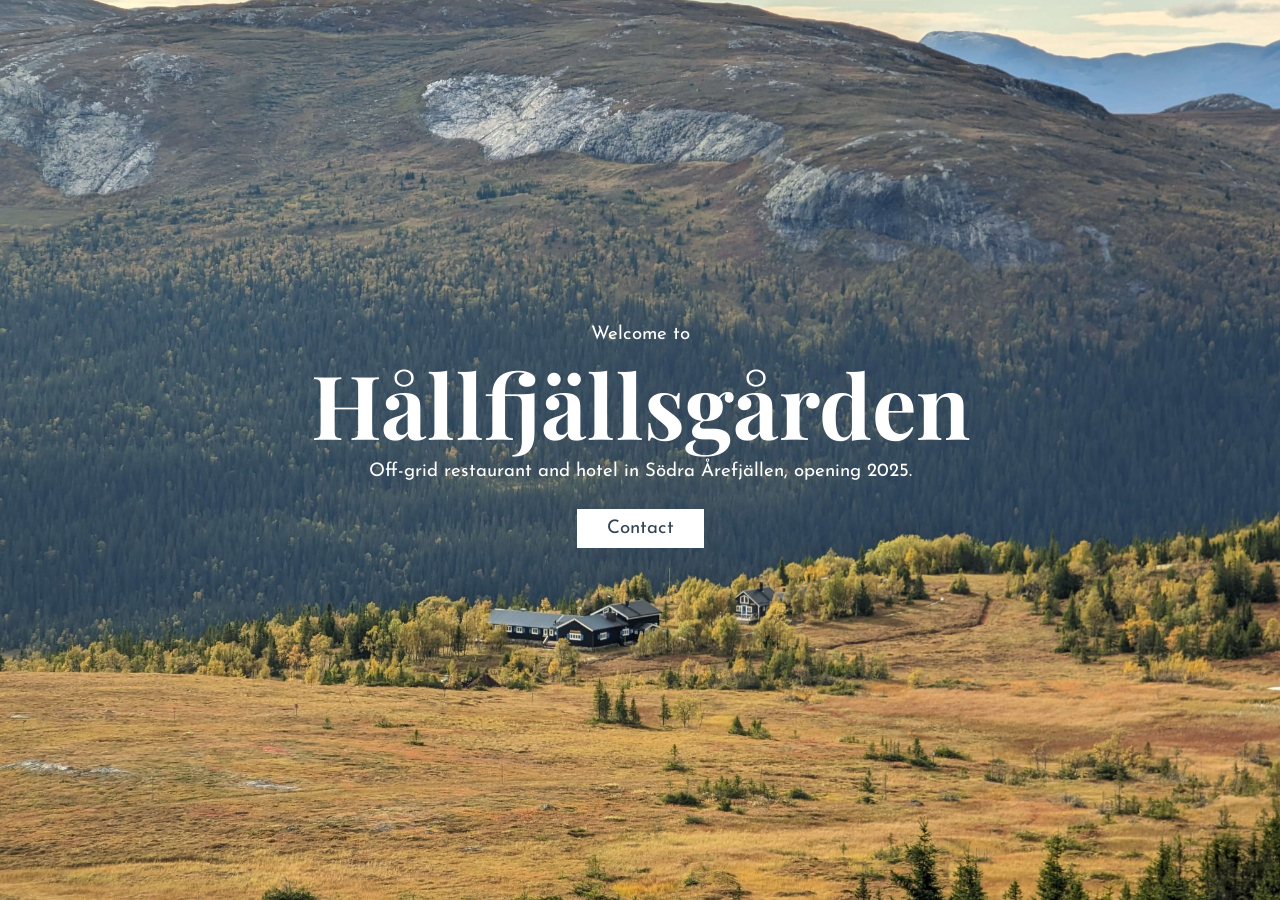
==== index.html @ f0757ea7 "scaling dynamic font size" ====
<!DOCTYPE html>
<html>
  <head>
    <title>Hållfjällsgården</title>
    <meta charset="UTF-8">
    <meta name="viewport" content="width=device-width, initial-scale=1.0">
    <style>
      @import url('https://fonts.googleapis.com/css2?family=Josefin+Sans&family=Playfair+Display&display=swap');
      body, html {
        margin: 0;
        padding: 0;
        height: 100%;
        font-size: 14pt;
        background-color: #304456;
      }
      .background {
        background-image: url('fall.jpg');
        background-size: cover;
        background-position: center;
        height: 100%;
        display: flex;
        justify-content: center;
        align-items: center;
      }
      .overlay {
        padding: 20px;
        margin: 10px;
        border-radius: 20px;
        text-align: center;
        color: #FFF;
        font-family: "Josefin Sans", sans-serif;
      }
      h1 {
        font-family: "Playfair Display", serif;
        font-size: calc(2rem + 4vw);
        margin: 0;
      }
      p {
        margin: 0;
      }
      .wbox {
        margin: 2em;
      }
      a {
        color: #304456;
        text-decoration: none;
        background-color: white;
        padding: 10px 30px;
      }
    </style>
  </head>
  <body>
    <div class="background">
      <div class="overlay">
        <p>Welcome to</p>
        <h1>Hållfjällsgården</h1>
        <p>Off-grid restaurant and hotel in Södra Årefjällen, opening 2025.</p>
        <div class="wbox"><a href="mailto:info@hallfjallsgarden.se">Contact</a></div>
      </div>
    </div>
  </body>
</html>
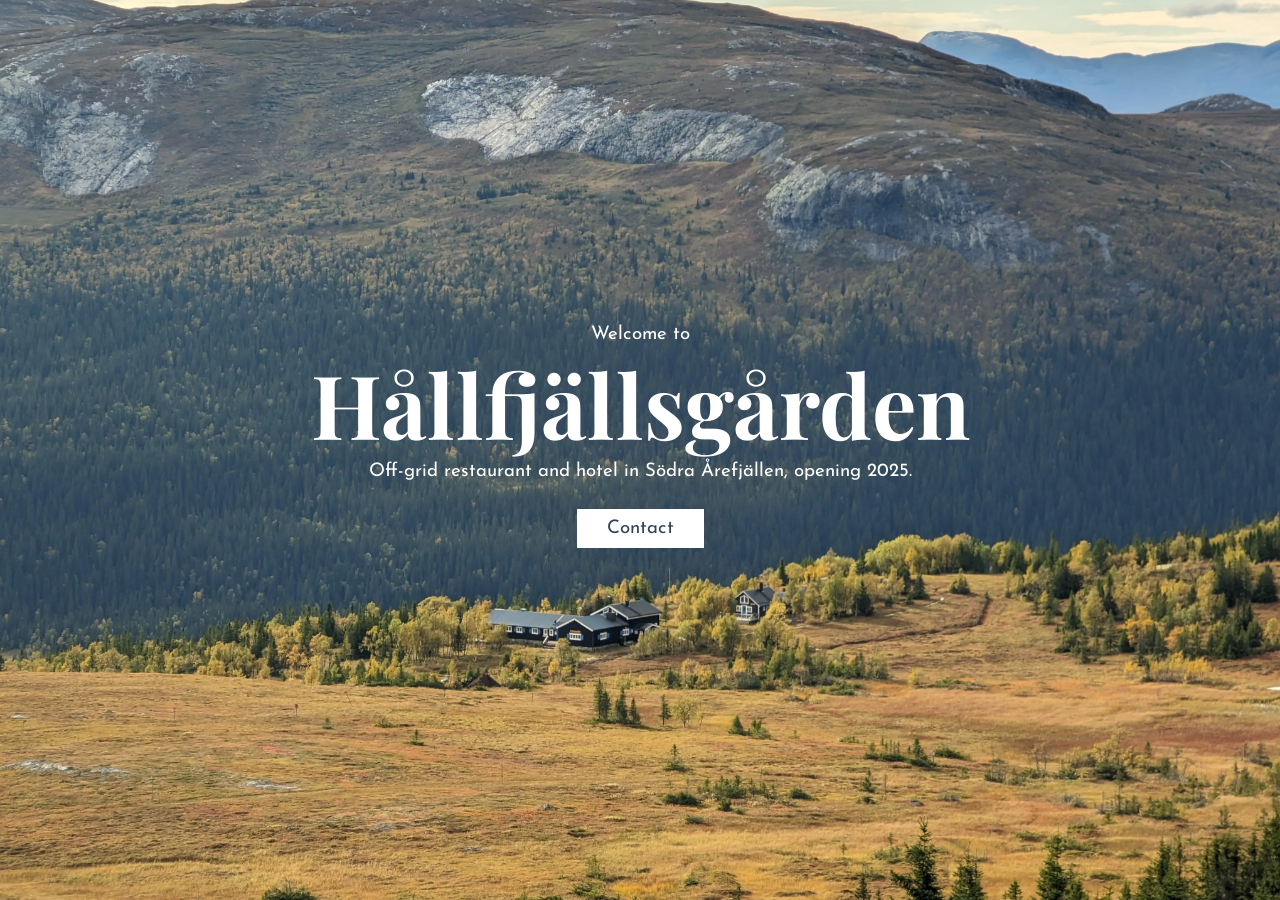
==== commit c913e6ff: "webp background" ====
--- a/index.html
+++ b/index.html
@@ -14,7 +14,7 @@
         background-color: #304456;
       }
       .background {
-        background-image: url('fall.jpg');
+        background-image: url('fall.webp');
         background-size: cover;
         background-position: center;
         height: 100%;
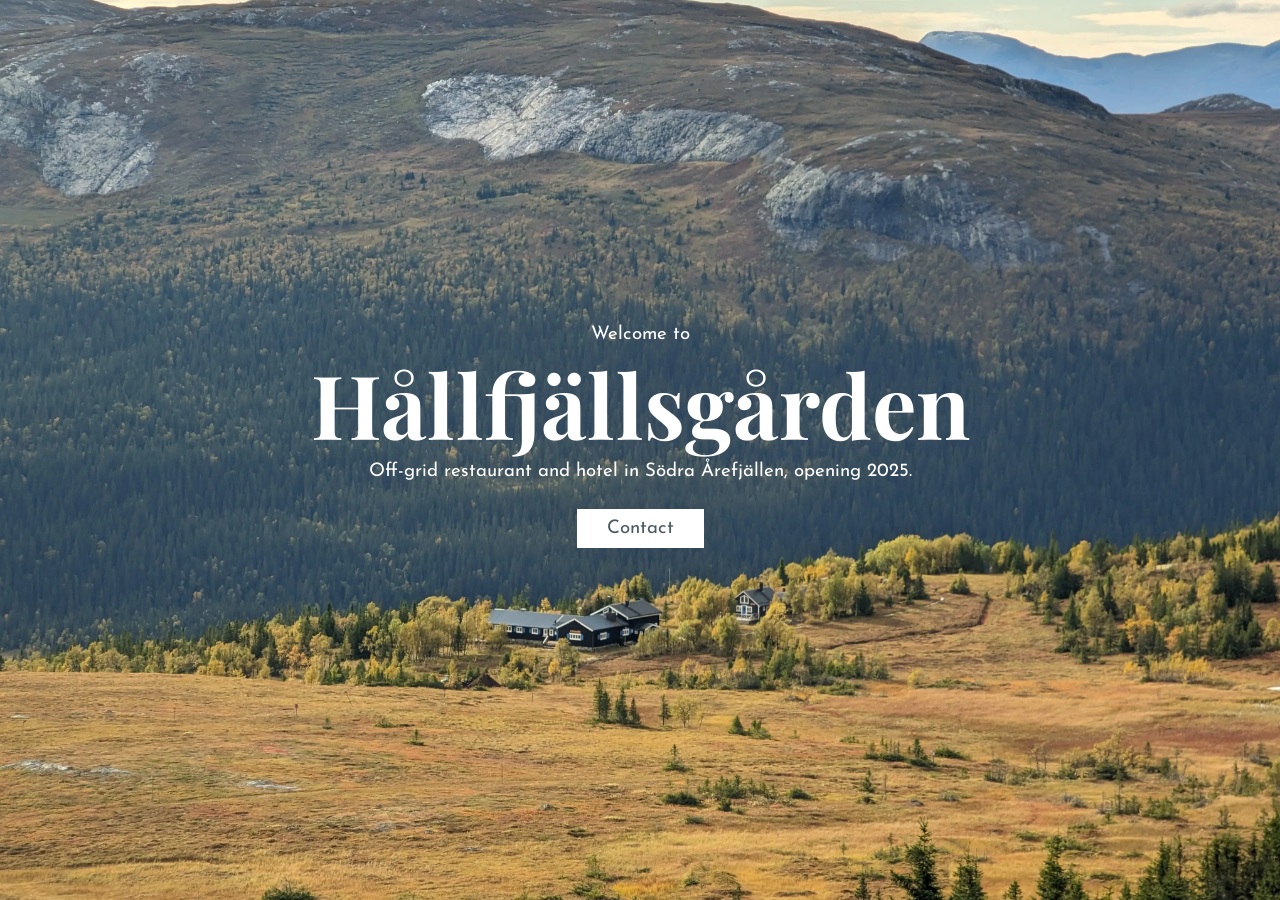
==== commit b921c591: "favicon" ====
--- a/index.html
+++ b/index.html
@@ -1,17 +1,19 @@
 <!DOCTYPE html>
-<html>
+<html lang="en">
   <head>
     <title>Hållfjällsgården</title>
+    <link rel="apple-touch-icon" sizes="180x180" href="apple-touch-icon.png">
+    <link rel="icon" type="image/x-icon" href="favicon.ico">
     <meta charset="UTF-8">
     <meta name="viewport" content="width=device-width, initial-scale=1.0">
     <style>
-      @import url('https://fonts.googleapis.com/css2?family=Josefin+Sans&family=Playfair+Display&display=swap');
+      @import url('https://fonts.googleapis.com/css2?family=Josefin+Sans&family=Playfair+Display:wght@700&display=swap');
       body, html {
         margin: 0;
         padding: 0;
         height: 100%;
         font-size: 14pt;
-        background-color: #304456;
+        background-color: #4b5a5d;
       }
       .background {
         background-image: url('fall.webp');
@@ -33,6 +35,7 @@
       h1 {
         font-family: "Playfair Display", serif;
         font-size: calc(2rem + 4vw);
+        font-weight: 700;
         margin: 0;
       }
       p {
@@ -42,7 +45,7 @@
         margin: 2em;
       }
       a {
-        color: #304456;
+        color: #4b5a5d;
         text-decoration: none;
         background-color: white;
         padding: 10px 30px;
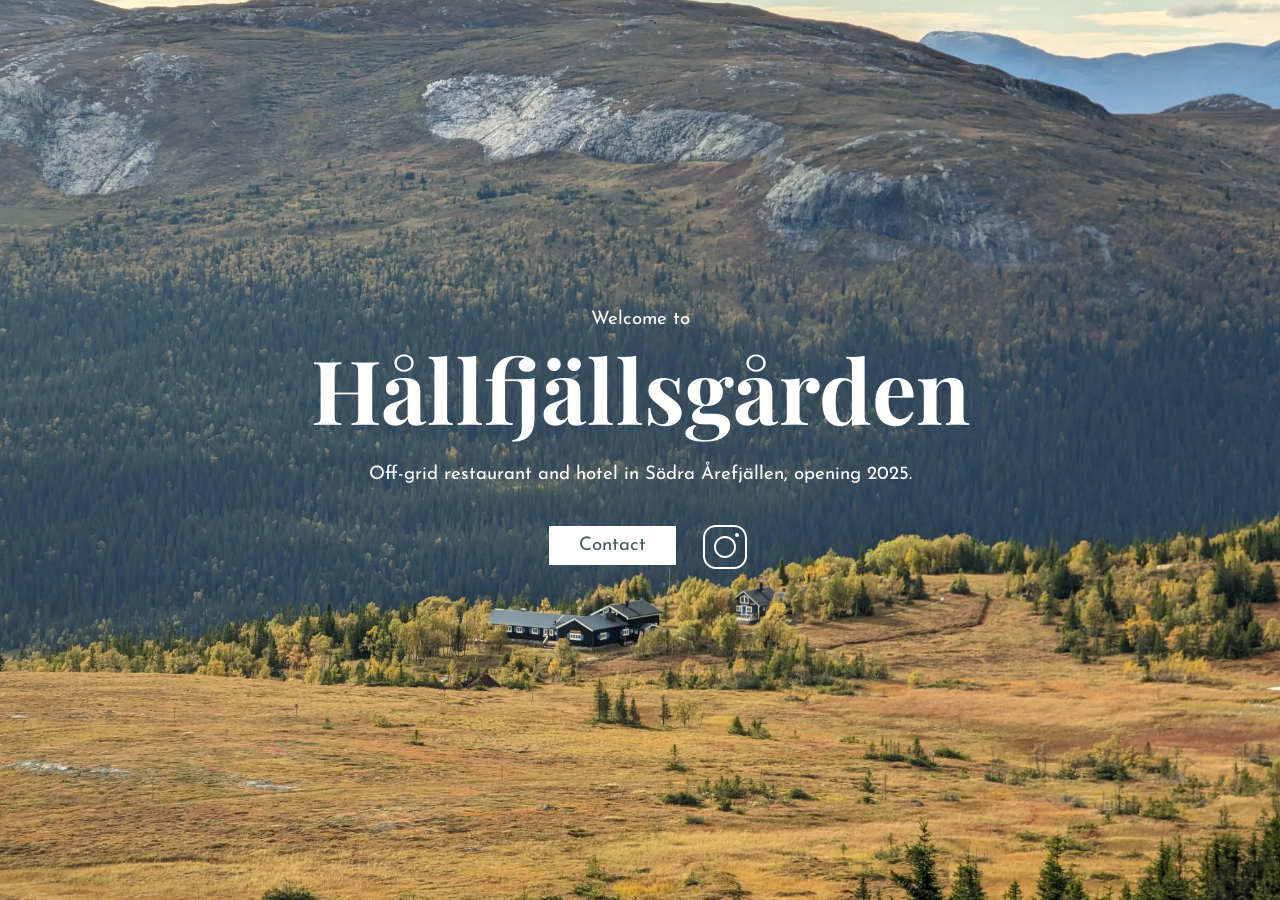
==== commit 51155d86: "instagram link" ====
--- a/index.html
+++ b/index.html
@@ -14,6 +14,7 @@
         height: 100%;
         font-size: 14pt;
         background-color: #4b5a5d;
+        color: #fff;
       }
       .background {
         background-image: url('fall.webp');
@@ -25,11 +26,7 @@
         align-items: center;
       }
       .overlay {
-        padding: 20px;
-        margin: 10px;
-        border-radius: 20px;
         text-align: center;
-        color: #FFF;
         font-family: "Josefin Sans", sans-serif;
       }
       h1 {
@@ -39,16 +36,24 @@
         margin: 0;
       }
       p {
-        margin: 0;
+        margin: 1em 0 0 0;
+      }
+      .links {
+        margin: 2em 0em;
       }
       .wbox {
-        margin: 2em;
+        background-color: white;
+        padding: 10px 30px;
+        margin: 0em 1em;
       }
-      a {
+      .wbox a {
         color: #4b5a5d;
         text-decoration: none;
-        background-color: white;
-        padding: 10px 30px;
+      }
+      .links svg {
+        vertical-align: middle;
+        height: 50px;
+        width: 50px;
       }
     </style>
   </head>
@@ -58,7 +63,14 @@
         <p>Welcome to</p>
         <h1>Hållfjällsgården</h1>
         <p>Off-grid restaurant and hotel in Södra Årefjällen, opening 2025.</p>
-        <div class="wbox"><a href="mailto:info@hallfjallsgarden.se">Contact</a></div>
+        <div class="links">
+          <span class="wbox"><a href="mailto:info@hallfjallsgarden.se">Contact</a></span>
+          <a href="https://instagram.com/hallfjallsgarden" target="_blank">
+            <svg xmlns="http://www.w3.org/2000/svg">
+              <path fill="#fff" d="M 16 3 C 8.8324839 3 3 8.8324839 3 16 L 3 34 C 3 41.167516 8.8324839 47 16 47 L 34 47 C 41.167516 47 47 41.167516 47 34 L 47 16 C 47 8.8324839 41.167516 3 34 3 L 16 3 z M 16 5 L 34 5 C 40.086484 5 45 9.9135161 45 16 L 45 34 C 45 40.086484 40.086484 45 34 45 L 16 45 C 9.9135161 45 5 40.086484 5 34 L 5 16 C 5 9.9135161 9.9135161 5 16 5 z M 37 11 A 2 2 0 0 0 35 13 A 2 2 0 0 0 37 15 A 2 2 0 0 0 39 13 A 2 2 0 0 0 37 11 z M 25 14 C 18.936712 14 14 18.936712 14 25 C 14 31.063288 18.936712 36 25 36 C 31.063288 36 36 31.063288 36 25 C 36 18.936712 31.063288 14 25 14 z M 25 16 C 29.982407 16 34 20.017593 34 25 C 34 29.982407 29.982407 34 25 34 C 20.017593 34 16 29.982407 16 25 C 16 20.017593 20.017593 16 25 16 z"></path>
+            </svg>
+          </a>
+        </div>
       </div>
     </div>
   </body>
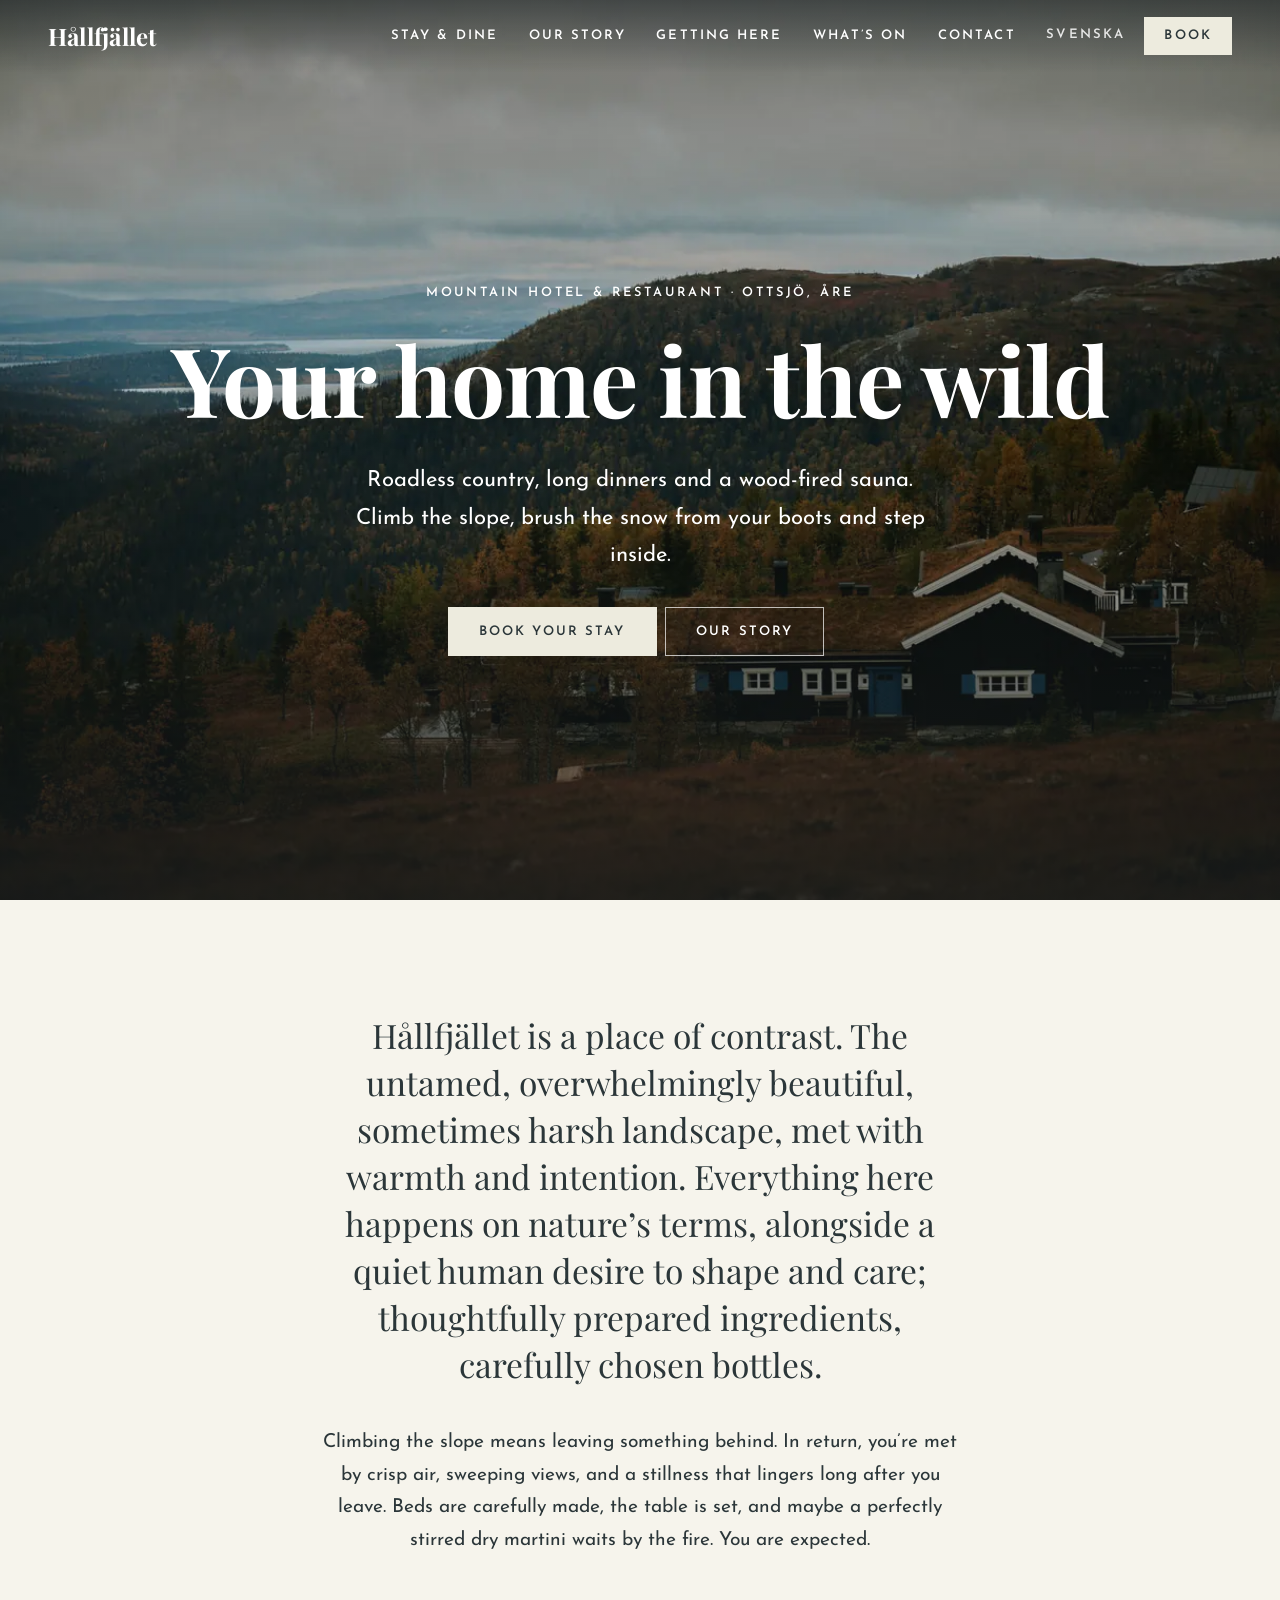
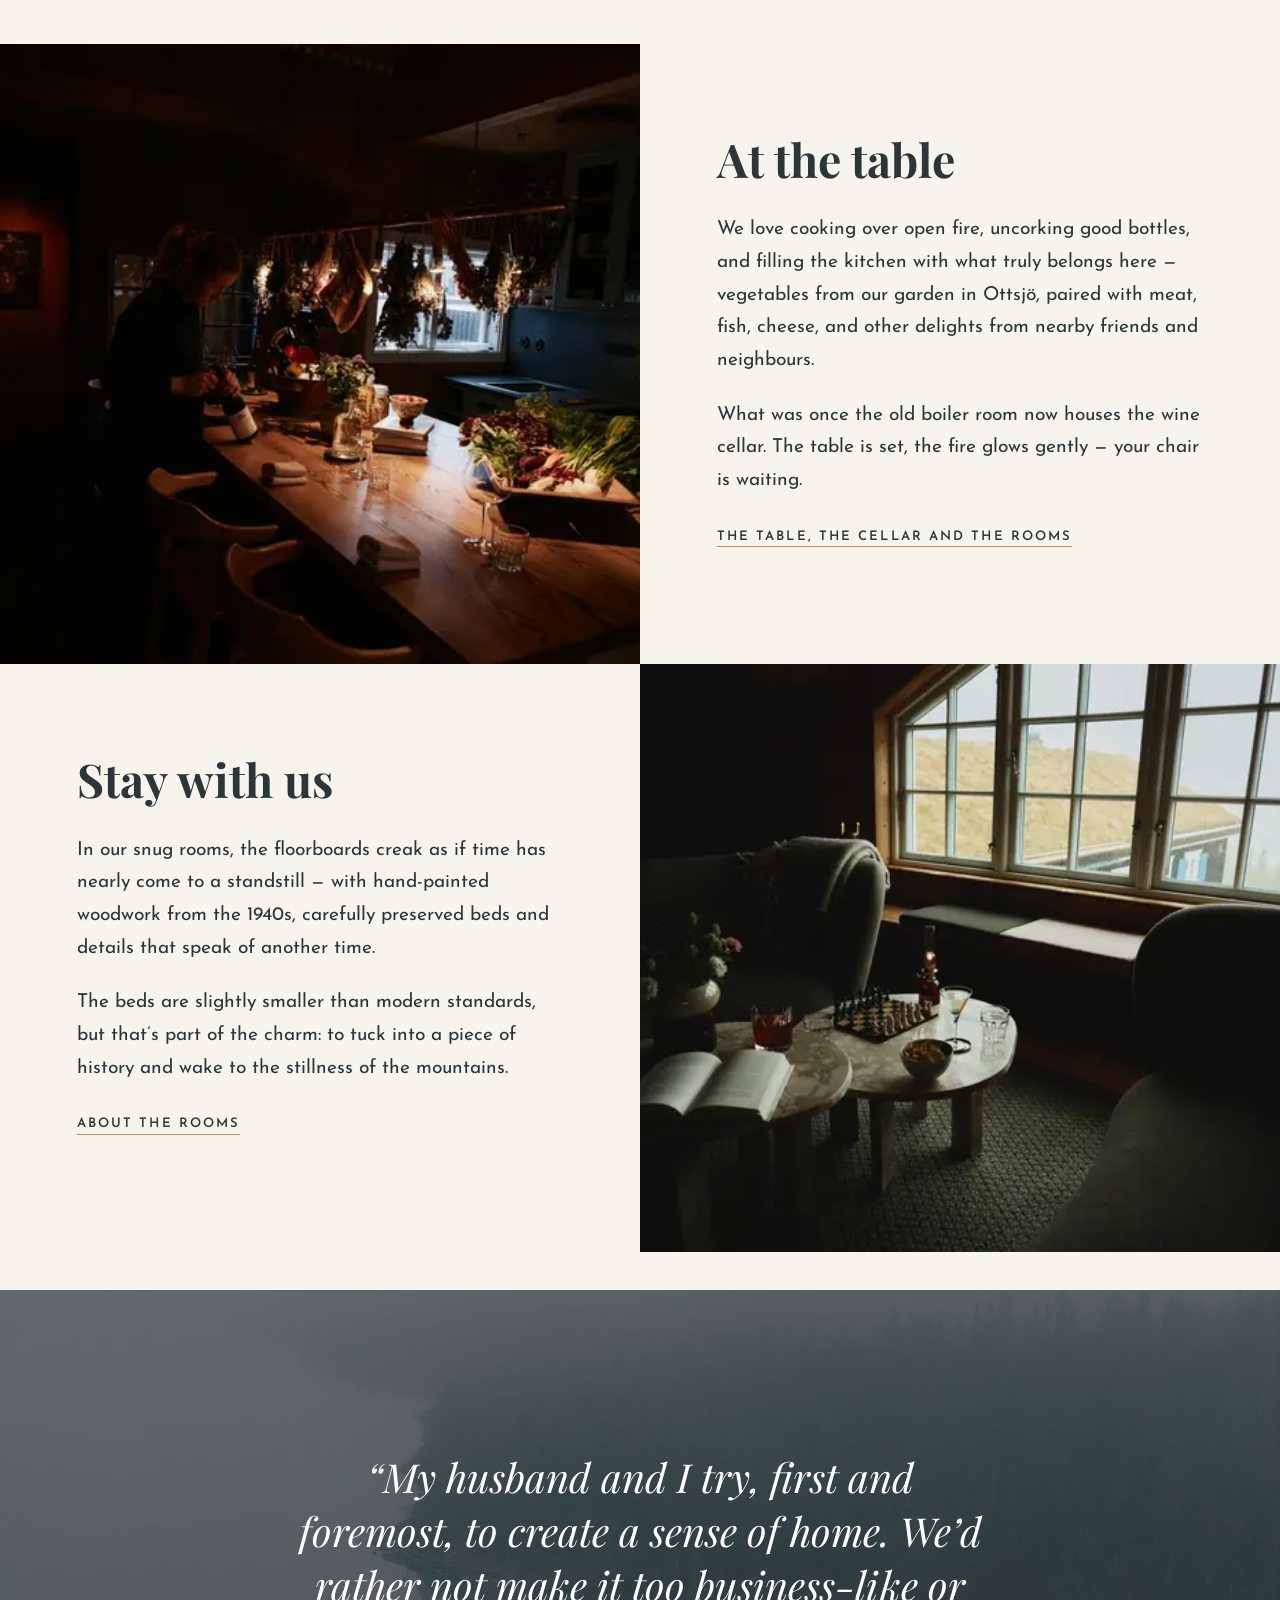
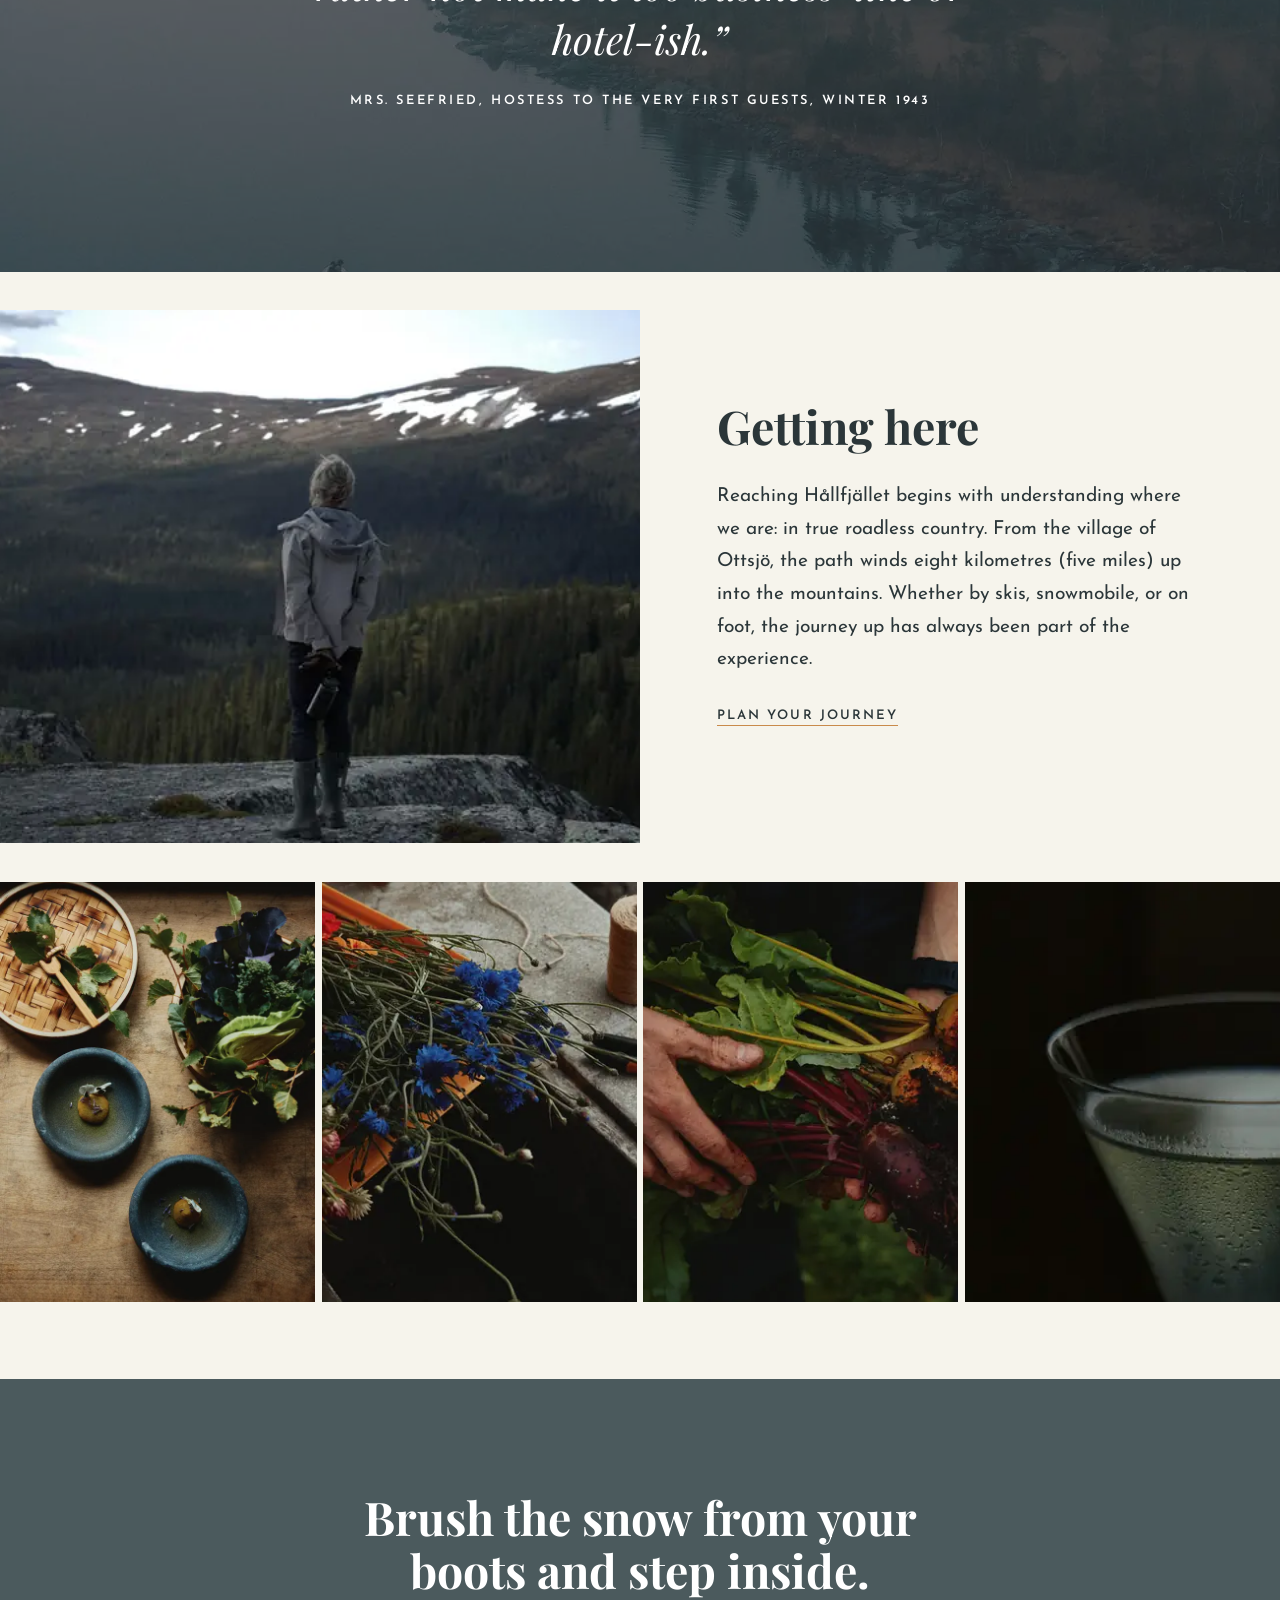
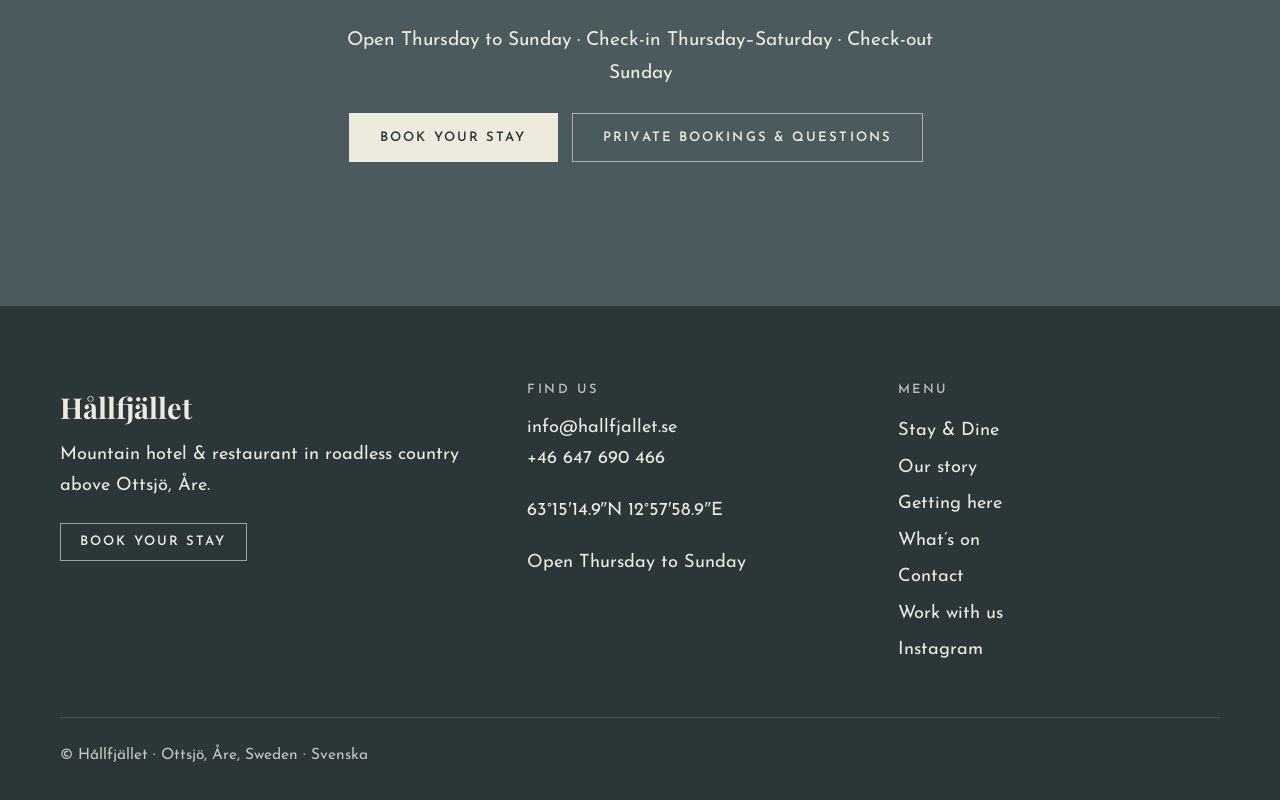
==== commit e4231591: "Rebuild site as bilingual multi-page static site Replace the single coming-soon page with a Swedish/" ====
--- a/index.html
+++ b/index.html
@@ -1,77 +1,39 @@
 <!DOCTYPE html>
 <html lang="en">
-  <head>
-    <title>Hållfjällsgården</title>
-    <link rel="apple-touch-icon" sizes="180x180" href="apple-touch-icon.png">
-    <link rel="icon" type="image/x-icon" href="favicon.ico">
-    <meta charset="UTF-8">
-    <meta name="viewport" content="width=device-width, initial-scale=1.0">
-    <style>
-      @import url('https://fonts.googleapis.com/css2?family=Josefin+Sans&family=Playfair+Display:wght@700&display=swap');
-      body, html {
-        margin: 0;
-        padding: 0;
-        height: 100%;
-        font-size: 14pt;
-        background-color: #4b5a5d;
-        color: #fff;
-      }
-      .background {
-        background-image: url('fall.webp');
-        background-size: cover;
-        background-position: center;
-        height: 100%;
-        display: flex;
-        justify-content: center;
-        align-items: center;
-      }
-      .overlay {
-        text-align: center;
-        font-family: "Josefin Sans", sans-serif;
-      }
-      h1 {
-        font-family: "Playfair Display", serif;
-        font-size: calc(2rem + 4vw);
-        font-weight: 700;
-        margin: 0;
-      }
-      p {
-        margin: 1em 0 0 0;
-      }
-      .links {
-        margin: 2em 0em;
-      }
-      .wbox {
-        background-color: white;
-        padding: 10px 30px;
-        margin: 0em 1em;
-      }
-      .wbox a {
-        color: #4b5a5d;
-        text-decoration: none;
-      }
-      .links svg {
-        vertical-align: middle;
-        height: 50px;
-        width: 50px;
-      }
-    </style>
-  </head>
-  <body>
-    <div class="background">
-      <div class="overlay">
-        <p>Welcome to</p>
-        <h1>Hållfjällsgården</h1>
-        <p>Off-grid restaurant and hotel in Södra Årefjällen, opening 2025.</p>
-        <div class="links">
-          <span class="wbox"><a href="mailto:info@hallfjallsgarden.se">Contact</a></span>
-          <a href="https://instagram.com/hallfjallsgarden" target="_blank">
-            <svg xmlns="http://www.w3.org/2000/svg">
-              <path fill="#fff" d="M 16 3 C 8.8324839 3 3 8.8324839 3 16 L 3 34 C 3 41.167516 8.8324839 47 16 47 L 34 47 C 41.167516 47 47 41.167516 47 34 L 47 16 C 47 8.8324839 41.167516 3 34 3 L 16 3 z M 16 5 L 34 5 C 40.086484 5 45 9.9135161 45 16 L 45 34 C 45 40.086484 40.086484 45 34 45 L 16 45 C 9.9135161 45 5 40.086484 5 34 L 5 16 C 5 9.9135161 9.9135161 5 16 5 z M 37 11 A 2 2 0 0 0 35 13 A 2 2 0 0 0 37 15 A 2 2 0 0 0 39 13 A 2 2 0 0 0 37 11 z M 25 14 C 18.936712 14 14 18.936712 14 25 C 14 31.063288 18.936712 36 25 36 C 31.063288 36 36 31.063288 36 25 C 36 18.936712 31.063288 14 25 14 z M 25 16 C 29.982407 16 34 20.017593 34 25 C 34 29.982407 29.982407 34 25 34 C 20.017593 34 16 29.982407 16 25 C 16 20.017593 20.017593 16 25 16 z"></path>
-            </svg>
-          </a>
-        </div>
-      </div>
-    </div>
-  </body>
+<head>
+<meta charset="UTF-8">
+<meta name="viewport" content="width=device-width, initial-scale=1">
+<title>Hållfjället – Mountain Hotel &amp; Restaurant · Fjällhotell &amp; restaurang</title>
+<meta name="description" content="Hållfjället is a small mountain hotel and restaurant above Ottsjö in Åre, Sweden. / Ett litet fjällhotell och en restaurang ovanför Ottsjö i Åre.">
+<meta name="theme-color" content="#2b3639">
+<link rel="canonical" href="https://www.hallfjallet.se/">
+<link rel="alternate" hreflang="en" href="https://www.hallfjallet.se/en/">
+<link rel="alternate" hreflang="sv" href="https://www.hallfjallet.se/sv/">
+<link rel="alternate" hreflang="x-default" href="https://www.hallfjallet.se/en/">
+<meta property="og:title" content="Hållfjället">
+<meta property="og:description" content="Mountain hotel &amp; restaurant in Ottsjö, Åre, Sweden.">
+<meta property="og:image" content="https://www.hallfjallet.se/assets/img/og.jpg">
+<link rel="icon" type="image/x-icon" href="/favicon.ico">
+<link rel="apple-touch-icon" sizes="180x180" href="/apple-touch-icon.png">
+<link rel="preconnect" href="https://fonts.googleapis.com">
+<link rel="preconnect" href="https://fonts.gstatic.com" crossorigin>
+<link href="https://fonts.googleapis.com/css2?family=Josefin+Sans:wght@300;400;600&family=Playfair+Display:wght@700&display=swap" rel="stylesheet">
+<link rel="stylesheet" href="/assets/style.css">
+<script>
+  (function () {
+    try {
+      var l = (navigator.languages && navigator.languages[0]) || navigator.language || 'en';
+      location.replace(/^sv/i.test(l) ? '/sv/' : '/en/');
+    } catch (e) {}
+  })();
+</script>
+</head>
+<body class="splash">
+<main class="splash-inner">
+  <p class="eyebrow">Welcome to · Välkommen till</p>
+  <h1>Hållfjället</h1>
+  <p class="lead">Mountain hotel &amp; restaurant in Ottsjö, Åre<br>Fjällhotell &amp; restaurang i Ottsjö, Åre</p>
+  <p class="hero-actions"><a class="btn btn-solid" href="/en/" hreflang="en" lang="en">English</a> <a class="btn btn-ghost" href="/sv/" hreflang="sv" lang="sv">Svenska</a></p>
+</main>
+</body>
 </html>
--- a/assets/style.css
+++ b/assets/style.css
@@ -0,0 +1,207 @@
+/* Hållfjället – static site styles */
+:root {
+  --ink: #2b3639;          /* deep slate */
+  --slate: #4b5a5d;        /* brand slate (from the original page) */
+  --slate-soft: #6d7c7f;
+  --cream: #edebde;        /* warm off-white (from the previous site) */
+  --paper: #f6f4ec;
+  --ember: #c98a4b;        /* firelight accent */
+  --ember-dark: #8a5424;
+  --line: rgba(43, 54, 57, 0.18);
+  --serif: "Playfair Display", Georgia, "Times New Roman", serif;
+  --sans: "Josefin Sans", "Helvetica Neue", Arial, sans-serif;
+  --max: 1160px;
+  --gutter: clamp(1.25rem, 4vw, 3rem);
+  --header-h: 4.5rem;
+}
+
+*, *::before, *::after { box-sizing: border-box; }
+html { scroll-behavior: smooth; -webkit-text-size-adjust: 100%; scroll-padding-top: var(--header-h); }
+body {
+  margin: 0;
+  background: var(--paper);
+  color: var(--ink);
+  font-family: var(--sans);
+  font-weight: 400;
+  font-size: clamp(1.05rem, 0.98rem + 0.3vw, 1.2rem);
+  line-height: 1.7;
+  -webkit-font-smoothing: antialiased;
+}
+img { display: block; max-width: 100%; height: auto; }
+a { color: inherit; text-underline-offset: 0.2em; text-decoration-thickness: 1px; }
+a:hover { color: var(--ember-dark); }
+:focus-visible { outline: 3px solid var(--ember); outline-offset: 3px; border-radius: 2px; }
+h1, h2, h3 { font-family: var(--serif); font-weight: 700; line-height: 1.15; margin: 0 0 0.6em; }
+h1 { font-size: clamp(2.6rem, 1.4rem + 6vw, 6rem); letter-spacing: -0.01em; }
+h2 { font-size: clamp(1.8rem, 1.3rem + 2vw, 2.9rem); }
+h3 { font-size: 1.4rem; }
+p { margin: 0 0 1.15em; }
+.sr { position: absolute; width: 1px; height: 1px; overflow: hidden; clip: rect(0 0 0 0); white-space: nowrap; }
+.skip { position: absolute; left: 1rem; top: -4rem; background: var(--cream); color: var(--ink); padding: 0.6rem 1rem; z-index: 100; }
+.skip:focus { top: 1rem; }
+.eyebrow { font-size: 0.8rem; letter-spacing: 0.22em; text-transform: uppercase; font-weight: 600; margin: 0 0 1.2rem; }
+
+/* ---------- buttons */
+.btn {
+  display: inline-block; font-family: var(--sans); font-weight: 600; font-size: 0.82rem; letter-spacing: 0.16em; text-transform: uppercase;
+  text-decoration: none; padding: 1rem 1.9rem; border: 1.5px solid transparent; transition: background 0.2s, color 0.2s, border-color 0.2s;
+  margin: 0 0.5rem 0.6rem 0; line-height: 1.2; text-align: center;
+}
+.btn-small { padding: 0.65rem 1.2rem; margin: 0; }
+.btn-solid { background: var(--cream); color: var(--ink); border-color: var(--cream); }
+.btn-solid:hover { background: #fff; color: var(--ink); }
+.btn-ghost { color: #fff; border-color: rgba(255, 255, 255, 0.7); }
+.btn-ghost:hover { background: rgba(255, 255, 255, 0.14); color: #fff; }
+.btn-outline { color: var(--cream); border-color: rgba(237, 235, 222, 0.6); }
+.btn-outline:hover { background: var(--cream); color: var(--ink); }
+.prose .btn-solid, .facts .btn-solid, .contact-grid .btn-solid { background: var(--ink); color: var(--cream); border-color: var(--ink); }
+.prose .btn-solid:hover, .facts .btn-solid:hover, .contact-grid .btn-solid:hover { background: var(--slate); color: #fff; }
+.facts .btn-outline { color: var(--ink); border-color: var(--ink); }
+.facts .btn-outline:hover { background: var(--ink); color: var(--cream); }
+
+/* ---------- header */
+.site-header {
+  position: fixed; inset: 0 0 auto 0; z-index: 50; height: var(--header-h);
+  display: flex; align-items: center; justify-content: space-between; padding: 0 var(--gutter);
+  color: #fff; transition: background 0.3s, box-shadow 0.3s;
+  background: linear-gradient(to bottom, rgba(24, 31, 33, 0.55), rgba(24, 31, 33, 0));
+}
+.site-header.scrolled, .nav-open .site-header { background: var(--ink); box-shadow: 0 1px 0 rgba(255, 255, 255, 0.08); }
+.brand { font-family: var(--serif); font-weight: 700; font-size: 1.5rem; text-decoration: none; color: #fff; letter-spacing: 0.01em; }
+.brand:hover { color: #fff; }
+.site-nav ul { list-style: none; display: flex; gap: clamp(1rem, 2.4vw, 2.2rem); margin: 0; padding: 0; }
+.site-nav a { text-decoration: none; color: #fff; font-size: 0.82rem; letter-spacing: 0.16em; text-transform: uppercase; font-weight: 600; padding: 0.4rem 0; border-bottom: 1.5px solid transparent; }
+.site-nav a:hover, .site-nav a[aria-current="page"] { color: #fff; border-bottom-color: var(--ember); }
+.site-nav { display: flex; align-items: center; gap: clamp(1rem, 2.4vw, 2.2rem); }
+.nav-actions { display: flex; align-items: center; gap: 1.2rem; }
+.site-nav .btn-small { padding: 0.65rem 1.2rem; border: 1.5px solid var(--cream); color: var(--ink); }
+.site-nav .btn-small:hover { color: var(--ink); border-color: #fff; }
+.site-nav .lang { opacity: 0.85; }
+.nav-toggle { display: none; background: none; border: 0; width: 3rem; height: 3rem; padding: 0; cursor: pointer; color: #fff; }
+.nav-toggle .bars, .nav-toggle .bars::before, .nav-toggle .bars::after { display: block; width: 1.6rem; height: 2px; background: currentColor; margin: 0 auto; position: relative; transition: transform 0.25s, top 0.25s, background 0.2s; }
+.nav-toggle .bars::before, .nav-toggle .bars::after { content: ""; position: absolute; left: 0; }
+.nav-toggle .bars::before { top: -0.5rem; }
+.nav-toggle .bars::after { top: 0.5rem; }
+.nav-open .nav-toggle .bars { background: transparent; }
+.nav-open .nav-toggle .bars::before { top: 0; transform: rotate(45deg); }
+.nav-open .nav-toggle .bars::after { top: 0; transform: rotate(-45deg); }
+
+@media (max-width: 960px) {
+  .nav-toggle { display: block; }
+  .site-nav {
+    position: fixed; inset: var(--header-h) 0 0 0; background: var(--ink); flex-direction: column; justify-content: flex-start; align-items: flex-start;
+    padding: 2rem var(--gutter); gap: 2rem; transform: translateY(-1rem); opacity: 0; visibility: hidden; transition: opacity 0.25s, transform 0.25s, visibility 0.25s; overflow-y: auto;
+  }
+  .nav-open .site-nav { opacity: 1; transform: none; visibility: visible; }
+  .site-nav ul { flex-direction: column; gap: 1.2rem; }
+  .site-nav a { font-size: 1.1rem; }
+  .nav-actions { flex-direction: row; }
+}
+
+/* ---------- hero */
+.hero { position: relative; color: #fff; min-height: 62vh; display: flex; align-items: flex-end; overflow: hidden; background: var(--ink); }
+.hero-tall { min-height: 100vh; min-height: 100svh; align-items: center; }
+.hero-img { position: absolute; inset: 0; width: 100%; height: 100%; object-fit: cover; }
+.hero-shade { position: absolute; inset: 0; background: linear-gradient(to top, rgba(22, 29, 31, 0.78), rgba(22, 29, 31, 0.15) 55%, rgba(22, 29, 31, 0.35)); }
+.hero-inner { position: relative; width: 100%; max-width: var(--max); margin: 0 auto; padding: calc(var(--header-h) + 3rem) var(--gutter) clamp(3rem, 8vh, 5.5rem); }
+.hero-tall .hero-inner { text-align: center; }
+.hero h1 { margin-bottom: 0.3em; text-shadow: 0 2px 30px rgba(0, 0, 0, 0.35); }
+.hero .lead { max-width: 36rem; font-size: 1.15em; margin: 0 0 2rem; }
+.hero-tall .lead { margin-left: auto; margin-right: auto; }
+.hero:not(.hero-tall) h1 { font-size: clamp(2.3rem, 1.2rem + 5vw, 4.6rem); margin-bottom: 0; }
+
+/* ---------- sections */
+section { position: relative; }
+.intro { max-width: 46rem; margin: 0 auto; padding: clamp(4rem, 9vw, 7rem) var(--gutter) clamp(2rem, 5vw, 4rem); text-align: center; }
+.intro .drop { font-family: var(--serif); font-size: clamp(1.4rem, 1.1rem + 1.4vw, 2.1rem); line-height: 1.4; }
+.prose { max-width: 42rem; margin: 0 auto; padding: clamp(3.5rem, 7vw, 6rem) var(--gutter) clamp(1.5rem, 3vw, 3rem); }
+.prose-end { padding-top: 0; padding-bottom: clamp(3.5rem, 7vw, 6rem); }
+.prose h2 { margin-top: 1.5em; }
+.prose .big { font-family: var(--serif); font-size: clamp(1.4rem, 1.1rem + 1.4vw, 2rem); line-height: 1.4; margin-top: 1.5em; }
+.pull { margin: 0 0 2rem; padding-left: 1.4rem; border-left: 3px solid var(--ember); font-family: var(--serif); font-style: italic; font-size: clamp(1.35rem, 1.1rem + 1vw, 1.8rem); line-height: 1.45; }
+.pull p { margin: 0; }
+.more { font-weight: 600; font-size: 0.82rem; letter-spacing: 0.16em; text-transform: uppercase; text-decoration: none; border-bottom: 1.5px solid var(--ember); padding-bottom: 0.2rem; }
+
+.split { display: grid; grid-template-columns: 1fr 1fr; gap: 0; align-items: stretch; max-width: 1400px; margin: 0 auto; }
+.split-media { overflow: hidden; background: var(--ink); min-height: 22rem; }
+.split-media img { width: 100%; height: 100%; object-fit: cover; }
+.split-media.tall { min-height: 36rem; }
+.split-text { padding: clamp(2.5rem, 7vw, 6rem) clamp(1.5rem, 6vw, 5.5rem); display: flex; flex-direction: column; justify-content: center; }
+.split.reverse .split-media { order: 2; }
+@media (max-width: 800px) {
+  .split { grid-template-columns: 1fr; }
+  .split.reverse .split-media { order: 0; }
+  .split-media, .split-media.tall { min-height: 0; aspect-ratio: 4 / 3; }
+  .split-text { padding: 2.5rem var(--gutter) 3.5rem; }
+}
+
+.quote-band { position: relative; color: #fff; overflow: hidden; margin: clamp(1rem, 3vw, 3rem) 0; }
+.quote-band > img { position: absolute; inset: 0; width: 100%; height: 100%; object-fit: cover; }
+.quote-shade { position: absolute; inset: 0; background: rgba(24, 31, 33, 0.55); }
+.quote-band blockquote { position: relative; max-width: 50rem; margin: 0 auto; padding: clamp(5rem, 14vw, 10rem) var(--gutter); text-align: center; }
+.quote-band blockquote p { font-family: var(--serif); font-style: italic; font-size: clamp(1.5rem, 1.1rem + 2vw, 2.5rem); line-height: 1.35; margin-bottom: 1.5rem; }
+.quote-band footer { font-size: 0.8rem; letter-spacing: 0.2em; text-transform: uppercase; font-weight: 600; }
+
+.gallery { padding: clamp(1rem, 3vw, 3rem) 0 0; }
+.gallery-grid { display: grid; grid-template-columns: repeat(4, 1fr); gap: 0.4rem; }
+.gallery figure { margin: 0; aspect-ratio: 3 / 4; overflow: hidden; background: var(--ink); }
+.gallery img { width: 100%; height: 100%; object-fit: cover; transition: transform 0.8s ease; }
+.gallery figure:hover img { transform: scale(1.04); }
+@media (max-width: 800px) { .gallery-grid { grid-template-columns: repeat(2, 1fr); } }
+
+.facts { max-width: 52rem; margin: 0 auto; padding: 1rem var(--gutter) clamp(3rem, 6vw, 5rem); }
+.facts dl { margin: 2rem 0; border-top: 1px solid var(--line); }
+.facts dl > div { display: grid; grid-template-columns: 11rem 1fr; gap: 1.5rem; padding: 1.1rem 0; border-bottom: 1px solid var(--line); }
+.facts dt { font-weight: 600; letter-spacing: 0.1em; text-transform: uppercase; font-size: 0.8rem; padding-top: 0.35rem; }
+.facts dd { margin: 0; }
+@media (max-width: 600px) { .facts dl > div { grid-template-columns: 1fr; gap: 0.2rem; } }
+
+.events { max-width: var(--max); margin: 0 auto; padding: 1rem var(--gutter); }
+.event { display: grid; grid-template-columns: 1fr 1.2fr; gap: clamp(1.5rem, 4vw, 3.5rem); align-items: center; padding: 2rem 0; border-top: 1px solid var(--line); }
+.event-media { aspect-ratio: 4 / 5; overflow: hidden; background: var(--ink); }
+.event-media img { width: 100%; height: 100%; object-fit: cover; }
+.event.past .event-media img { filter: grayscale(0.4); }
+@media (max-width: 800px) { .event { grid-template-columns: 1fr; } .event-media { aspect-ratio: 4 / 3; } }
+
+.jobs { max-width: 52rem; margin: 0 auto; padding: 0 var(--gutter); }
+.job { border-top: 1px solid var(--line); padding: 2rem 0; }
+.job h3 { margin-bottom: 0.2em; }
+.job .meta { font-size: 0.8rem; letter-spacing: 0.16em; text-transform: uppercase; font-weight: 600; color: var(--ember-dark); margin-bottom: 1rem; }
+.job ul { margin: 0 0 1.2rem; padding-left: 1.2rem; }
+
+.contact-grid { max-width: var(--max); margin: 0 auto; padding: clamp(3.5rem, 8vw, 6rem) var(--gutter); display: grid; grid-template-columns: 1fr 1fr; gap: clamp(2rem, 6vw, 5rem); }
+.contact-lines { font-size: 1.15em; line-height: 2; }
+@media (max-width: 800px) { .contact-grid { grid-template-columns: 1fr; } }
+
+.reserve { background: var(--slate); color: var(--cream); text-align: center; margin-top: clamp(3rem, 6vw, 5rem); }
+.reserve-inner { max-width: 46rem; margin: 0 auto; padding: clamp(4rem, 9vw, 7rem) var(--gutter); }
+.reserve h2 { color: #fff; }
+.reserve .btn-ghost { color: var(--cream); border-color: rgba(237, 235, 222, 0.6); }
+
+/* ---------- footer */
+.site-footer { background: var(--ink); color: var(--cream); padding: clamp(3rem, 6vw, 5rem) var(--gutter) 2rem; font-size: 0.95em; }
+.site-footer a { text-decoration: none; }
+.site-footer a:hover { color: #fff; text-decoration: underline; }
+.footer-grid { max-width: var(--max); margin: 0 auto; display: grid; grid-template-columns: 1.3fr 1fr 1fr; gap: 3rem; }
+.footer-brand { font-family: var(--serif); font-weight: 700; font-size: 1.8rem; margin-bottom: 0.5rem; }
+.site-footer h2 { font-family: var(--sans); font-size: 0.8rem; letter-spacing: 0.2em; text-transform: uppercase; font-weight: 600; margin-bottom: 1rem; opacity: 0.75; }
+.footer-links { list-style: none; margin: 0; padding: 0; line-height: 2; }
+.legal { max-width: var(--max); margin: 3rem auto 0; padding-top: 1.5rem; border-top: 1px solid rgba(237, 235, 222, 0.2); font-size: 0.85em; opacity: 0.8; }
+@media (max-width: 800px) { .footer-grid { grid-template-columns: 1fr; gap: 2rem; } }
+
+/* ---------- splash (root language picker) */
+body.splash { min-height: 100vh; min-height: 100svh; display: grid; place-items: center; text-align: center; color: #fff; background: var(--ink) url("/fall.webp") center / cover; position: relative; }
+body.splash::before { content: ""; position: absolute; inset: 0; background: rgba(24, 31, 33, 0.5); }
+.splash-inner { position: relative; padding: 2rem var(--gutter); }
+.splash h1 { margin-bottom: 0.2em; }
+.splash .lead { margin-bottom: 2rem; }
+
+/* ---------- motion */
+.reveal { opacity: 0; transform: translateY(18px); transition: opacity 0.9s ease, transform 0.9s ease; }
+.reveal.in, .no-js .reveal { opacity: 1; transform: none; }
+@media (prefers-reduced-motion: reduce) {
+  html { scroll-behavior: auto; }
+  .reveal { opacity: 1; transform: none; transition: none; }
+  .gallery img, .btn, .site-nav { transition: none; }
+}
+@media print { .site-header, .nav-toggle { display: none; } .hero { min-height: 0; color: #000; } }
